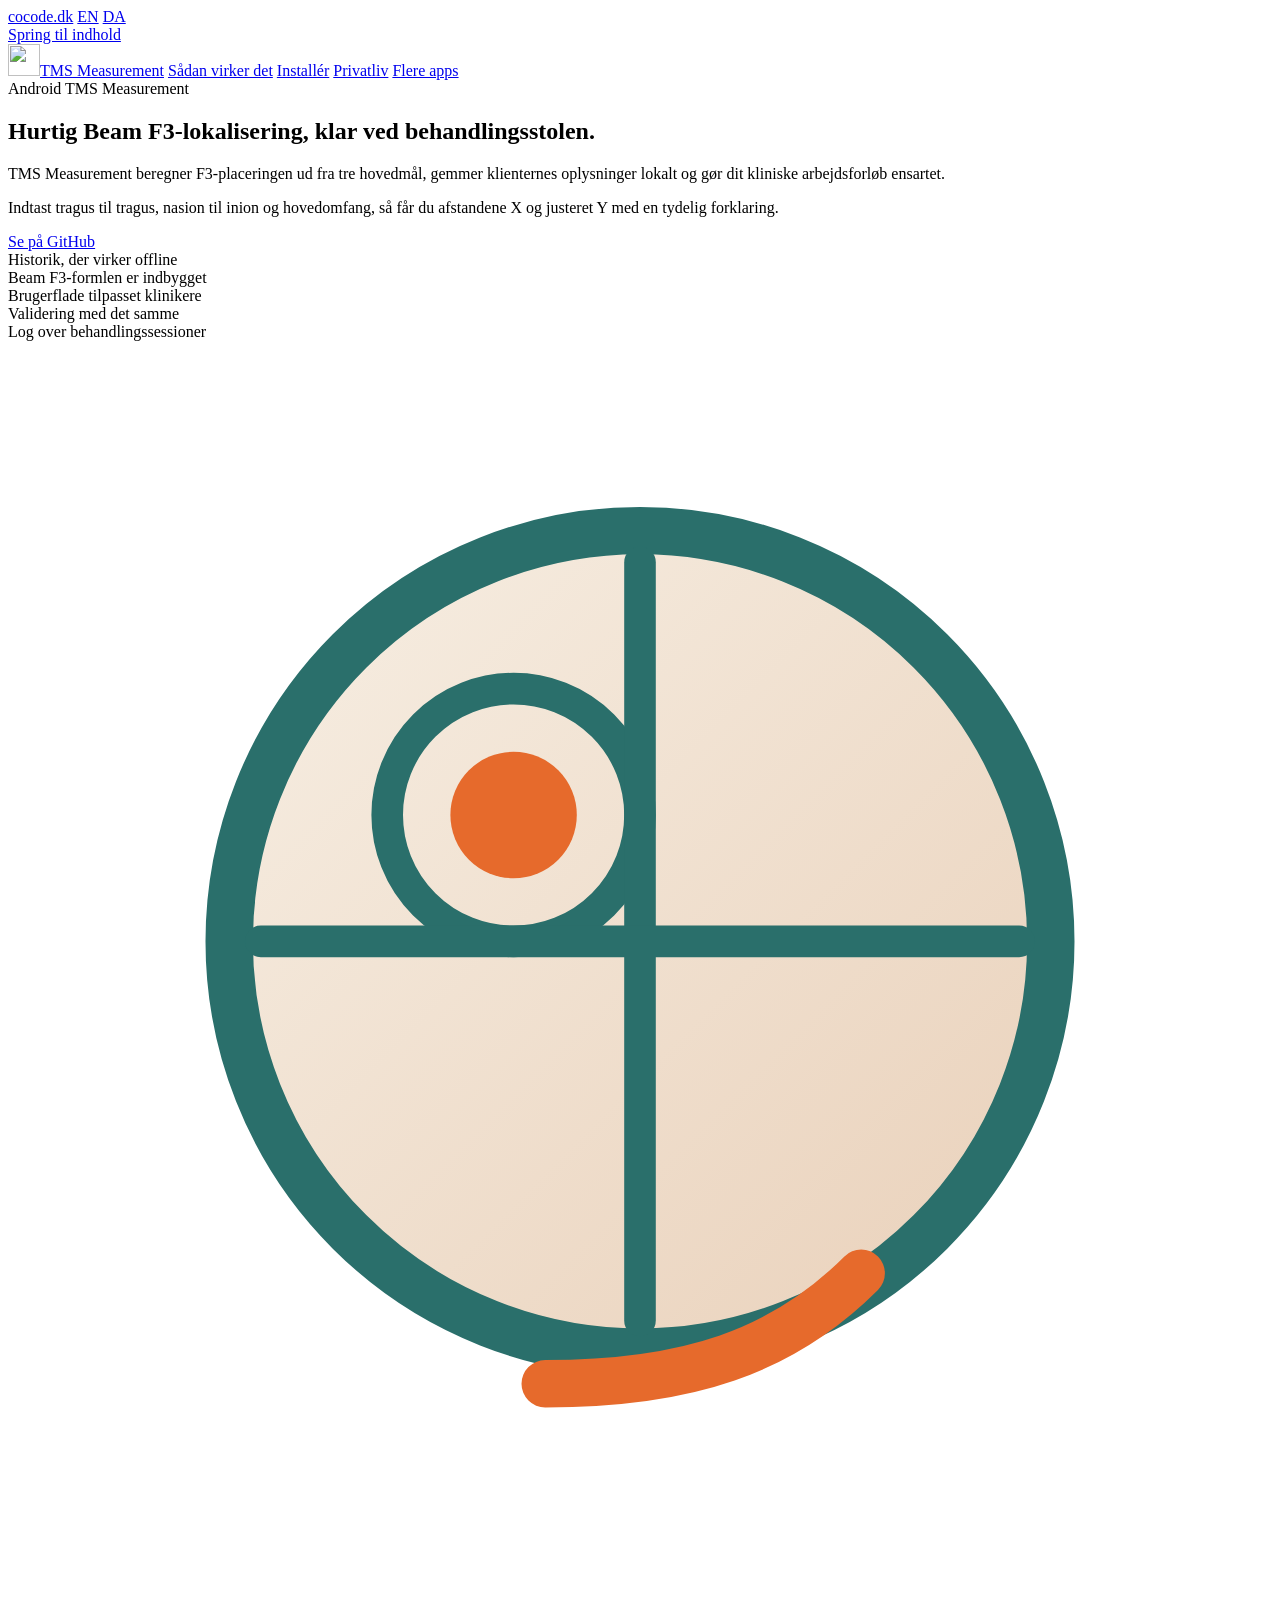
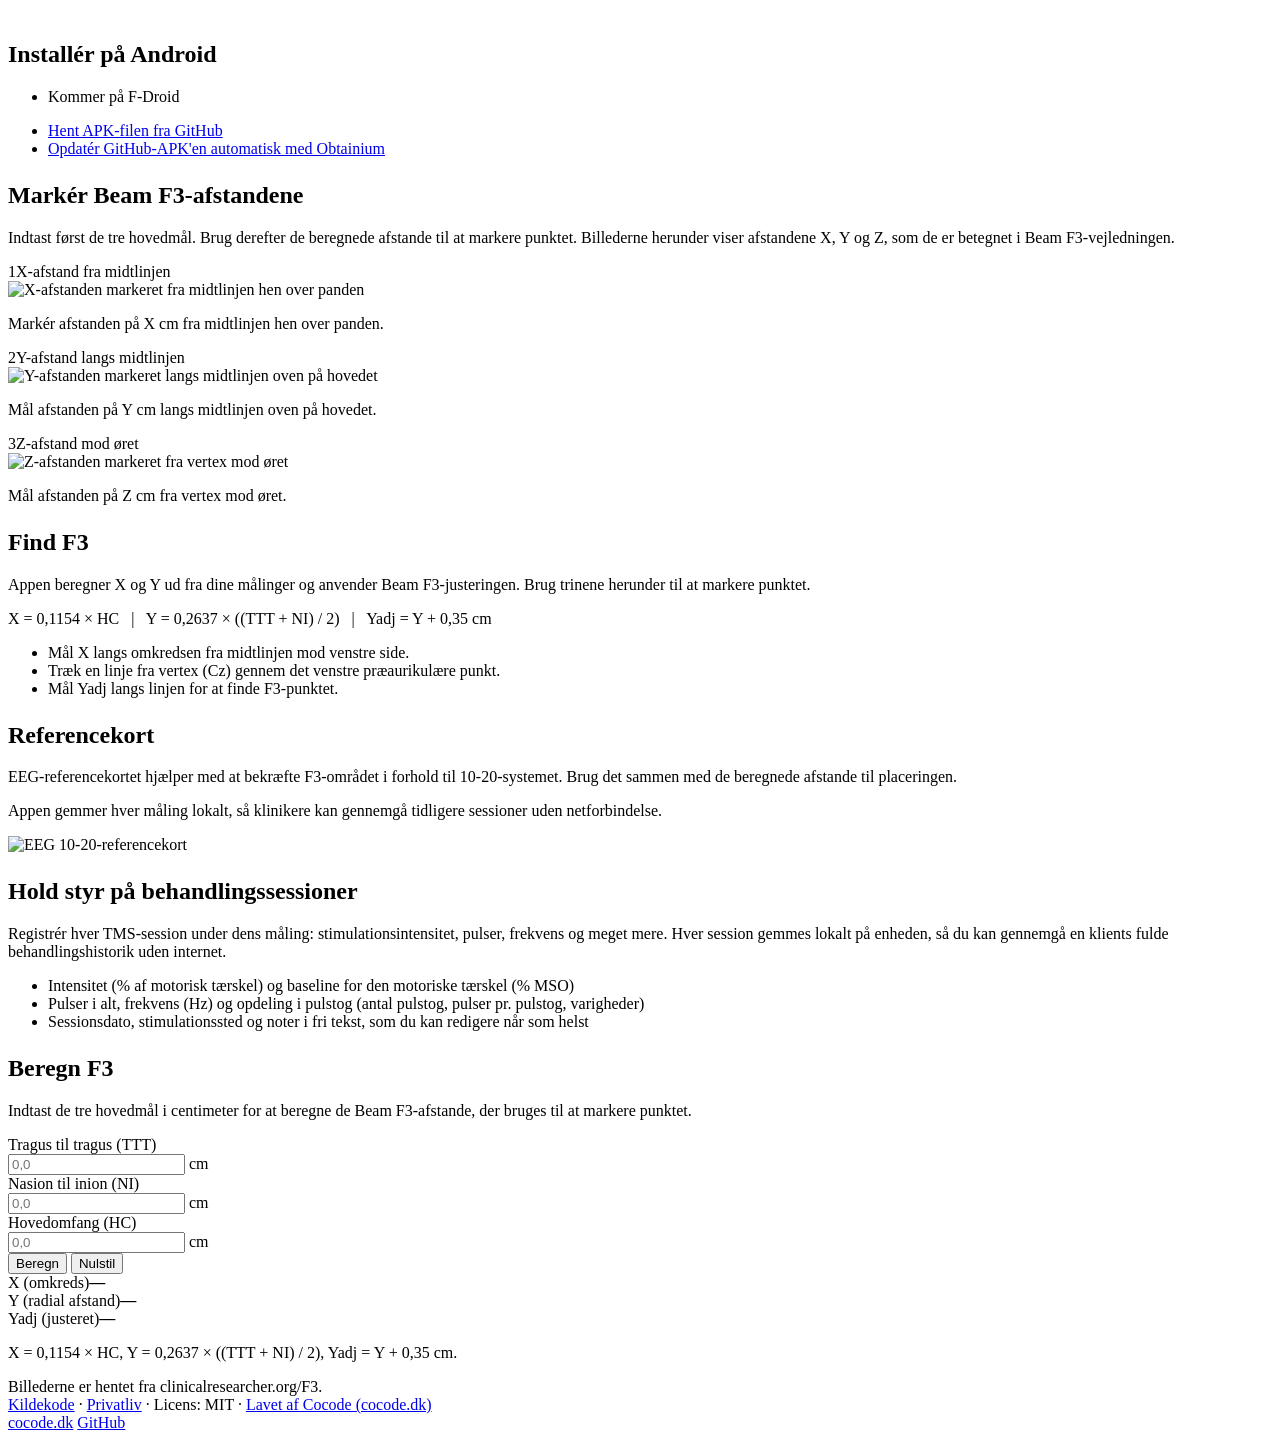
==== docs/da/index.html @ d340351c "feat: Danish app text, store listing and site (draft for review) Adds values-da for the app, the da-" ====
<!doctype html>
<html lang="da">
  <head>
    <meta charset="utf-8" />
    <meta name="viewport" content="width=device-width, initial-scale=1" />
    <title>TMS Measurement | Beam F3-beregner</title>
    <meta
      name="description"
      content="Gratis Android-app med åben kildekode til Beam F3-lokalisering ved transkraniel magnetisk stimulation (TMS). Beregn F3-afstande ud fra hovedmål uden internet. Privatlivet kommer først, og der indsamles ingen data."
    />
    <meta name="keywords" content="TMS, transkraniel magnetisk stimulation, Beam F3, F3-lokalisering, DLPFC, EEG 10-20, Android-app, hovedmål, klinisk værktøj, open source, offline" />
    <meta name="author" content="Babak Bandpey" />
    <meta name="robots" content="index, follow" />
    <link rel="canonical" href="https://tms.cocode.dk/da/" />
    <link rel="alternate" hreflang="en" href="https://tms.cocode.dk/?lang=en" />
    <link rel="alternate" hreflang="da" href="https://tms.cocode.dk/da/" />
    <link rel="alternate" hreflang="x-default" href="https://tms.cocode.dk/" />
    <meta property="og:title" content="TMS Measurement | Beam F3-beregner" />
    <meta property="og:description" content="Beregn Beam F3-afstande ud fra hovedmål, og find F3-punktet til TMS." />
    <meta property="og:type" content="website" />
    <meta property="og:url" content="https://tms.cocode.dk/da/" />
    <meta property="og:locale" content="da_DK" />
    <meta property="og:image" content="https://tms.cocode.dk/images/beamf3-eeg-map.jpg" />
    <meta property="og:image:width" content="612" />
    <meta property="og:image:height" content="340" />
    <meta property="og:image:alt" content="EEG 10-20-referencekort" />
    <meta name="twitter:card" content="summary_large_image" />
    <meta name="twitter:title" content="TMS Measurement | Beam F3-beregner" />
    <meta name="twitter:description" content="Beregn Beam F3-afstande ud fra hovedmål, og find F3-punktet til TMS." />
    <meta name="twitter:image" content="https://tms.cocode.dk/images/beamf3-eeg-map.jpg" />
    <meta name="twitter:image:alt" content="EEG 10-20-referencekort" />
    <link rel="icon" type="image/svg+xml" href="/favicon.svg" />
    <link rel="preconnect" href="https://fonts.googleapis.com" />
    <link rel="preconnect" href="https://fonts.gstatic.com" crossorigin />
    <link rel="stylesheet" href="https://fonts.googleapis.com/css2?family=Playfair+Display:wght@600;700&family=Sora:wght@400;600&display=swap" />
    <link rel="stylesheet" href="/css/home.css" />
    <link rel="stylesheet" href="https://brand.cocode.dk/v1.css" />
    <script type="module" src="https://brand.cocode.dk/v1.js"></script>
    <script type="application/ld+json">
      {
        "@context": "https://schema.org",
        "@type": "SoftwareApplication",
        "name": "TMS Measurement App",
        "operatingSystem": "Android",
        "applicationCategory": "HealthApplication",
        "description": "Android-app med åben kildekode til Beam F3-lokalisering ved transkraniel magnetisk stimulation (TMS). Beregn afstandene til F3-punktet ud fra tre hovedmål uden internet.",
        "url": "https://tms.cocode.dk/da/",
        "author": { "@type": "Person", "name": "Babak Bandpey", "url": "https://cocode.dk" },
        "offers": { "@type": "Offer", "price": "0", "priceCurrency": "USD" },
        "inLanguage": "da",
        "isAccessibleForFree": true
      }
    </script>
  </head>
  <body>
    <!-- The cocode.dk family frame. Its language switch is built from the hreflang links above;
         without JavaScript the links below show instead. -->
    <cocode-head project="TMS Measurement" accent="#e66a2c" on-accent="#ffffff">
      <a href="https://cocode.dk">cocode.dk</a>
      <a href="/?lang=en" hreflang="en">EN</a>
      <a href="/da/" hreflang="da">DA</a>
    </cocode-head>
    <header class="site-nav">
      <!-- cocode-apps:nav:start -->
<link rel="stylesheet" href="/css/cocode-nav.css">
<a class="skip" href="#main">Spring til indhold</a>
<nav class="cocode-nav" aria-label="TMS Measurement">
  <a class="brand" href="/da/" data-nav="home" aria-current="page"><img src="/img/icon.png" alt="" width="32" height="32">TMS Measurement</a>
  <a href="/da/#how" data-nav="how">Sådan virker det</a>
  <a href="/da/#install" data-nav="install">Installér</a>
  <a href="/da/privacy/" data-nav="privacy">Privatliv</a>
  <a href="https://cocode.dk/" data-nav="more">Flere apps</a>
</nav>
<!-- cocode-apps:nav:end -->
    </header>
    <main id="main" tabindex="-1" class="wrap">
      <section class="hero">
        <div>
          <div class="badge">
            <span>Android</span>
            <span>TMS Measurement</span>
          </div>
          <h1>Hurtig Beam F3-lokalisering, klar ved behandlingsstolen.</h1>
          <p>
            TMS Measurement beregner F3-placeringen ud fra tre hovedmål, gemmer klienternes
            oplysninger lokalt og gør dit kliniske arbejdsforløb ensartet.
          </p>
          <p>
            Indtast tragus til tragus, nasion til inion og hovedomfang, så får du afstandene
            X og justeret Y med en tydelig forklaring.
          </p>
          <a class="cta" href="https://github.com/cocodedk/tms-measurement-app">Se på GitHub</a>
          <div class="feature-grid">
            <div class="chip">Historik, der virker offline</div>
            <div class="chip">Beam F3-formlen er indbygget</div>
            <div class="chip">Brugerflade tilpasset klinikere</div>
            <div class="chip">Validering med det samme</div>
            <div class="chip">Log over behandlingssessioner</div>
          </div>
        </div>
        <div class="illustration">
          <svg class="hero-icon" viewBox="0 0 160 160" role="img" aria-label="Ikon for lokalisering på hovedet">
            <defs>
              <linearGradient id="face" x1="0" y1="0" x2="1" y2="1">
                <stop offset="0%" stop-color="#f7efe4" />
                <stop offset="100%" stop-color="#e9d0b9" />
              </linearGradient>
            </defs>
            <circle cx="80" cy="76" r="52" fill="url(#face)" stroke="#2a6f6b" stroke-width="6" />
            <circle cx="64" cy="60" r="8" fill="#e66a2c" />
            <circle cx="64" cy="60" r="16" fill="none" stroke="#2a6f6b" stroke-width="4" />
            <path d="M80 28 L80 124" stroke="#2a6f6b" stroke-width="4" stroke-linecap="round" />
            <path d="M32 76 L128 76" stroke="#2a6f6b" stroke-width="4" stroke-linecap="round" />
            <path d="M108 118c-10 10-22 14-40 14" stroke="#e66a2c" stroke-width="6" stroke-linecap="round" fill="none" />
          </svg>
        </div>
      </section>

      <section class="card" id="install" style="margin-top: 32px;">
        <h2 class="section-title">Installér på Android</h2>
        <!-- cocode-apps:install:start -->
<ul class="install" role="list">
  <li><p class="fdroid-soon">Kommer på F-Droid</p></li>
  <li><a href="https://github.com/cocodedk/tms-measurement-app/releases/latest/download/TMSMeasurement.apk">Hent APK-filen fra GitHub</a></li>
  <li><a href="https://apps.obtainium.imranr.dev/redirect?r=obtainium://add/https://github.com/cocodedk/tms-measurement-app">Opdatér GitHub-APK&#x27;en automatisk med Obtainium</a></li>
</ul>
<!-- cocode-apps:install:end -->
      </section>

      <section class="card" id="how" style="margin-top: 24px;">
        <h2 class="section-title">Markér Beam F3-afstandene</h2>
        <p>
          Indtast først de tre hovedmål. Brug derefter de beregnede afstande til at markere punktet.
          Billederne herunder viser afstandene X, Y og Z, som de er betegnet i Beam F3-vejledningen.
        </p>
        <div class="step-grid">
          <article class="step-card">
            <div class="step-label"><span class="step-number">1</span><span>X-afstand fra midtlinjen</span></div>
            <img src="/images/beamf3-step-1.jpg" alt="X-afstanden markeret fra midtlinjen hen over panden" />
            <p>Markér afstanden på X cm fra midtlinjen hen over panden.</p>
          </article>
          <article class="step-card">
            <div class="step-label"><span class="step-number">2</span><span>Y-afstand langs midtlinjen</span></div>
            <img src="/images/beamf3-step-2.jpg" alt="Y-afstanden markeret langs midtlinjen oven på hovedet" />
            <p>Mål afstanden på Y cm langs midtlinjen oven på hovedet.</p>
          </article>
          <article class="step-card">
            <div class="step-label"><span class="step-number">3</span><span>Z-afstand mod øret</span></div>
            <img src="/images/beamf3-step-3.jpg" alt="Z-afstanden markeret fra vertex mod øret" />
            <p>Mål afstanden på Z cm fra vertex mod øret.</p>
          </article>
        </div>
      </section>

      <section class="card" style="margin-top: 24px;">
        <h2 class="section-title">Find F3</h2>
        <p>
          Appen beregner X og Y ud fra dine målinger og anvender Beam F3-justeringen.
          Brug trinene herunder til at markere punktet.
        </p>
        <div class="formula">X = 0,1154 × HC &nbsp;&nbsp;|&nbsp;&nbsp; Y = 0,2637 × ((TTT + NI) / 2) &nbsp;&nbsp;|&nbsp;&nbsp; Yadj = Y + 0,35 cm</div>
        <ul class="instruction-list">
          <li>Mål X langs omkredsen fra midtlinjen mod venstre side.</li>
          <li>Træk en linje fra vertex (Cz) gennem det venstre præaurikulære punkt.</li>
          <li>Mål Yadj langs linjen for at finde F3-punktet.</li>
        </ul>
      </section>

      <section class="card" style="margin-top: 24px;">
        <h2 class="section-title">Referencekort</h2>
        <div class="map-card">
          <div>
            <p>
              EEG-referencekortet hjælper med at bekræfte F3-området i forhold til 10-20-systemet.
              Brug det sammen med de beregnede afstande til placeringen.
            </p>
            <p>
              Appen gemmer hver måling lokalt, så klinikere kan gennemgå tidligere sessioner
              uden netforbindelse.
            </p>
          </div>
          <img src="/images/beamf3-eeg-map.jpg" alt="EEG 10-20-referencekort" />
        </div>
      </section>

      <section class="card" style="margin-top: 24px;">
        <h2 class="section-title">Hold styr på behandlingssessioner</h2>
        <p>Registrér hver TMS-session under dens måling: stimulationsintensitet, pulser, frekvens og meget mere. Hver session gemmes lokalt på enheden, så du kan gennemgå en klients fulde behandlingshistorik uden internet.</p>
        <ul class="instruction-list">
          <li>Intensitet (% af motorisk tærskel) og baseline for den motoriske tærskel (% MSO)</li>
          <li>Pulser i alt, frekvens (Hz) og opdeling i pulstog (antal pulstog, pulser pr. pulstog, varigheder)</li>
          <li>Sessionsdato, stimulationssted og noter i fri tekst, som du kan redigere når som helst</li>
        </ul>
      </section>

      <section class="card" style="margin-top: 24px;">
        <h2 class="section-title">Beregn F3</h2>
        <p>
          Indtast de tre hovedmål i centimeter for at beregne de Beam F3-afstande, der bruges til
          at markere punktet.
        </p>
        <form class="calc-grid" id="beamf3-form">
          <label class="calc-field">
            <span>Tragus til tragus (TTT)</span>
            <div class="calc-input">
              <input type="number" name="ttt" min="0" step="0.1" inputmode="decimal" placeholder="0,0" required />
              <span>cm</span>
            </div>
          </label>
          <label class="calc-field">
            <span>Nasion til inion (NI)</span>
            <div class="calc-input">
              <input type="number" name="ni" min="0" step="0.1" inputmode="decimal" placeholder="0,0" required />
              <span>cm</span>
            </div>
          </label>
          <label class="calc-field">
            <span>Hovedomfang (HC)</span>
            <div class="calc-input">
              <input type="number" name="hc" min="0" step="0.1" inputmode="decimal" placeholder="0,0" required />
              <span>cm</span>
            </div>
          </label>
          <div class="calc-actions">
            <button class="cta calc-button" type="submit">Beregn</button>
            <button class="cta calc-button calc-reset" type="reset">Nulstil</button>
          </div>
        </form>
        <div class="calc-results" aria-live="polite">
          <div class="calc-result"><span>X (omkreds)</span><strong id="calc-x">—</strong></div>
          <div class="calc-result"><span>Y (radial afstand)</span><strong id="calc-y">—</strong></div>
          <div class="calc-result"><span>Yadj (justeret)</span><strong id="calc-yadj">—</strong></div>
        </div>
        <p class="calc-note">X = 0,1154 × HC, Y = 0,2637 × ((TTT + NI) / 2), Yadj = Y + 0,35 cm.</p>
      </section>

      <div class="footer">Billederne er hentet fra clinicalresearcher.org/F3.</div>
    </main>

    <div class="site-footer">
      <!-- cocode-apps:footer:start -->
<footer class="cocode-footer">
  <a href="https://github.com/cocodedk/tms-measurement-app">Kildekode</a> ·
  <a href="/da/privacy/">Privatliv</a> ·
  Licens: MIT ·
  <a href="https://cocode.dk/">Lavet af Cocode (cocode.dk)</a>
</footer>
<!-- cocode-apps:footer:end -->
    </div>

    <cocode-foot repo="cocodedk/tms-measurement-app">
      <a href="https://cocode.dk">cocode.dk</a>
      <a href="https://github.com/cocodedk/tms-measurement-app">GitHub</a>
    </cocode-foot>
    <script src="/da/calc.js"></script>
  </body>
</html>
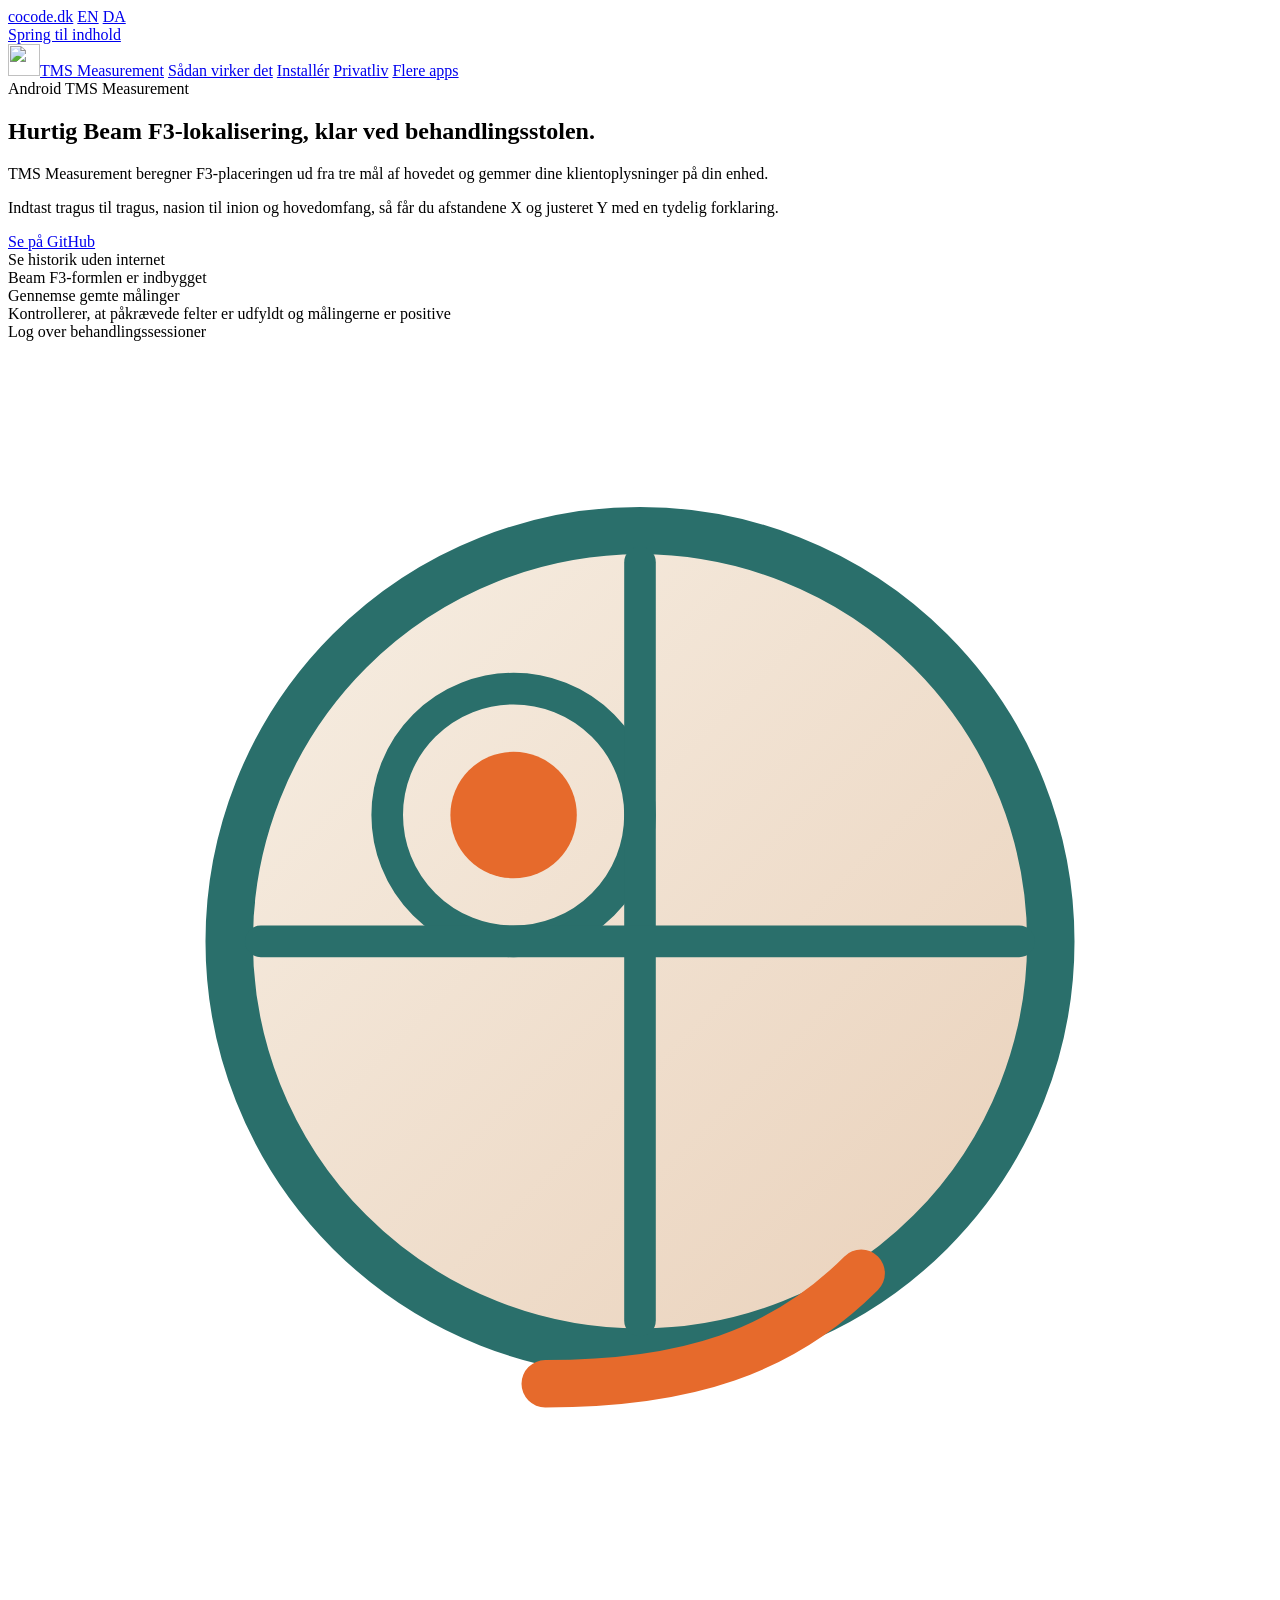
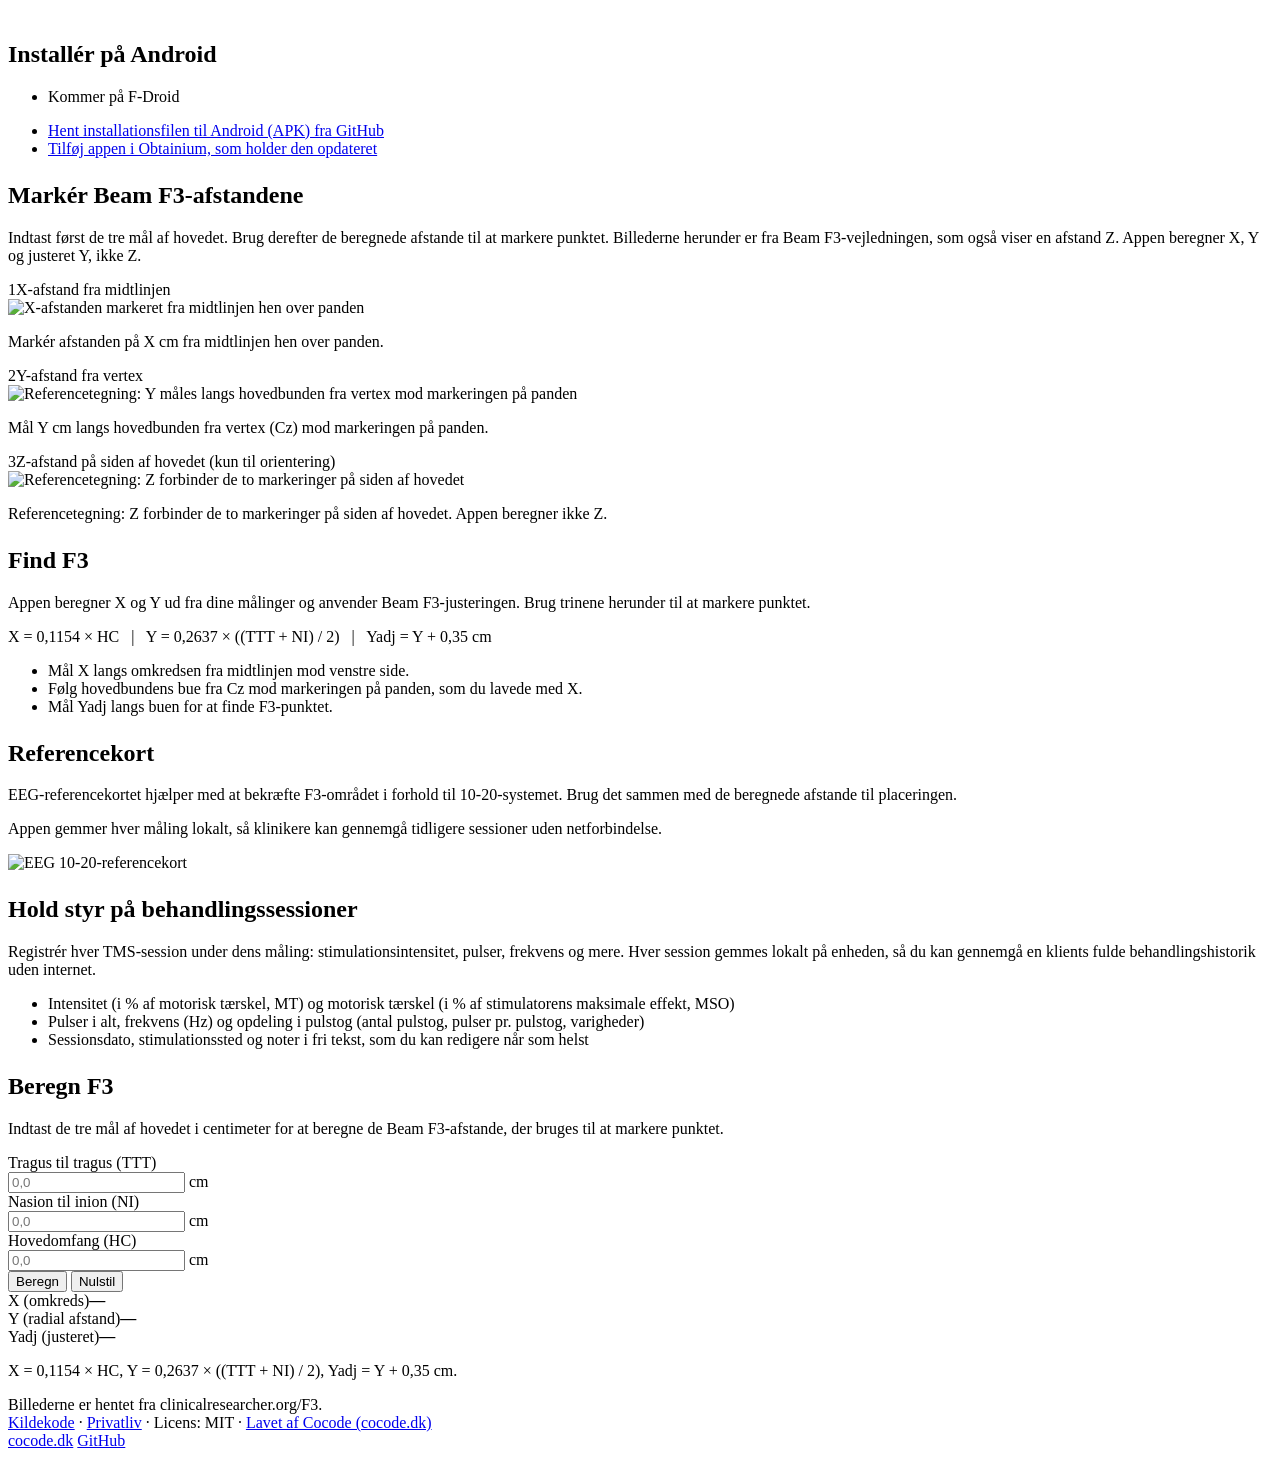
==== commit bb276412: "fix: text audit corrections across the site, README, privacy policy and docs Privacy policy (privacy" ====
--- a/docs/da/index.html
+++ b/docs/da/index.html
@@ -6,9 +6,9 @@
     <title>TMS Measurement | Beam F3-beregner</title>
     <meta
       name="description"
-      content="Gratis Android-app med åben kildekode til Beam F3-lokalisering ved transkraniel magnetisk stimulation (TMS). Beregn F3-afstande ud fra hovedmål uden internet. Privatlivet kommer først, og der indsamles ingen data."
+      content="Gratis Android-app med åben kildekode til Beam F3-lokalisering ved transkraniel magnetisk stimulation (TMS). Beregn F3-afstande ud fra mål af hovedet uden internet. Appen gemmer dine oplysninger på din enhed."
     />
-    <meta name="keywords" content="TMS, transkraniel magnetisk stimulation, Beam F3, F3-lokalisering, DLPFC, EEG 10-20, Android-app, hovedmål, klinisk værktøj, open source, offline" />
+    <meta name="keywords" content="TMS, transkraniel magnetisk stimulation, Beam F3, F3-lokalisering, DLPFC, EEG 10-20, Android-app, mål af hovedet, klinisk værktøj, open source, offline" />
     <meta name="author" content="Babak Bandpey" />
     <meta name="robots" content="index, follow" />
     <link rel="canonical" href="https://tms.cocode.dk/da/" />
@@ -16,7 +16,7 @@
     <link rel="alternate" hreflang="da" href="https://tms.cocode.dk/da/" />
     <link rel="alternate" hreflang="x-default" href="https://tms.cocode.dk/" />
     <meta property="og:title" content="TMS Measurement | Beam F3-beregner" />
-    <meta property="og:description" content="Beregn Beam F3-afstande ud fra hovedmål, og find F3-punktet til TMS." />
+    <meta property="og:description" content="Beregn Beam F3-afstande ud fra mål af hovedet, og find F3-punktet til TMS." />
     <meta property="og:type" content="website" />
     <meta property="og:url" content="https://tms.cocode.dk/da/" />
     <meta property="og:locale" content="da_DK" />
@@ -26,7 +26,7 @@
     <meta property="og:image:alt" content="EEG 10-20-referencekort" />
     <meta name="twitter:card" content="summary_large_image" />
     <meta name="twitter:title" content="TMS Measurement | Beam F3-beregner" />
-    <meta name="twitter:description" content="Beregn Beam F3-afstande ud fra hovedmål, og find F3-punktet til TMS." />
+    <meta name="twitter:description" content="Beregn Beam F3-afstande ud fra mål af hovedet, og find F3-punktet til TMS." />
     <meta name="twitter:image" content="https://tms.cocode.dk/images/beamf3-eeg-map.jpg" />
     <meta name="twitter:image:alt" content="EEG 10-20-referencekort" />
     <link rel="icon" type="image/svg+xml" href="/favicon.svg" />
@@ -43,7 +43,7 @@
         "name": "TMS Measurement App",
         "operatingSystem": "Android",
         "applicationCategory": "HealthApplication",
-        "description": "Android-app med åben kildekode til Beam F3-lokalisering ved transkraniel magnetisk stimulation (TMS). Beregn afstandene til F3-punktet ud fra tre hovedmål uden internet.",
+        "description": "Android-app med åben kildekode til Beam F3-lokalisering ved transkraniel magnetisk stimulation (TMS). Beregn afstandene til F3-punktet ud fra tre mål af hovedet uden internet.",
         "url": "https://tms.cocode.dk/da/",
         "author": { "@type": "Person", "name": "Babak Bandpey", "url": "https://cocode.dk" },
         "offers": { "@type": "Offer", "price": "0", "priceCurrency": "USD" },
@@ -82,8 +82,8 @@
           </div>
           <h1>Hurtig Beam F3-lokalisering, klar ved behandlingsstolen.</h1>
           <p>
-            TMS Measurement beregner F3-placeringen ud fra tre hovedmål, gemmer klienternes
-            oplysninger lokalt og gør dit kliniske arbejdsforløb ensartet.
+            TMS Measurement beregner F3-placeringen ud fra tre mål af hovedet og gemmer dine
+            klientoplysninger på din enhed.
           </p>
           <p>
             Indtast tragus til tragus, nasion til inion og hovedomfang, så får du afstandene
@@ -91,10 +91,10 @@
           </p>
           <a class="cta" href="https://github.com/cocodedk/tms-measurement-app">Se på GitHub</a>
           <div class="feature-grid">
-            <div class="chip">Historik, der virker offline</div>
+            <div class="chip">Se historik uden internet</div>
             <div class="chip">Beam F3-formlen er indbygget</div>
-            <div class="chip">Brugerflade tilpasset klinikere</div>
-            <div class="chip">Validering med det samme</div>
+            <div class="chip">Gennemse gemte målinger</div>
+            <div class="chip">Kontrollerer, at påkrævede felter er udfyldt og målingerne er positive</div>
             <div class="chip">Log over behandlingssessioner</div>
           </div>
         </div>
@@ -121,8 +121,8 @@
         <!-- cocode-apps:install:start -->
 <ul class="install" role="list">
   <li><p class="fdroid-soon">Kommer på F-Droid</p></li>
-  <li><a href="https://github.com/cocodedk/tms-measurement-app/releases/latest/download/TMSMeasurement.apk">Hent APK-filen fra GitHub</a></li>
-  <li><a href="https://apps.obtainium.imranr.dev/redirect?r=obtainium://add/https://github.com/cocodedk/tms-measurement-app">Opdatér GitHub-APK&#x27;en automatisk med Obtainium</a></li>
+  <li><a href="https://github.com/cocodedk/tms-measurement-app/releases/latest/download/TMSMeasurement.apk">Hent installationsfilen til Android (APK) fra GitHub</a></li>
+  <li><a href="https://apps.obtainium.imranr.dev/redirect?r=obtainium://add/https://github.com/cocodedk/tms-measurement-app">Tilføj appen i Obtainium, som holder den opdateret</a></li>
 </ul>
 <!-- cocode-apps:install:end -->
       </section>
@@ -130,8 +130,9 @@
       <section class="card" id="how" style="margin-top: 24px;">
         <h2 class="section-title">Markér Beam F3-afstandene</h2>
         <p>
-          Indtast først de tre hovedmål. Brug derefter de beregnede afstande til at markere punktet.
-          Billederne herunder viser afstandene X, Y og Z, som de er betegnet i Beam F3-vejledningen.
+          Indtast først de tre mål af hovedet. Brug derefter de beregnede afstande til at markere punktet.
+          Billederne herunder er fra Beam F3-vejledningen, som også viser en afstand Z.
+          Appen beregner X, Y og justeret Y, ikke Z.
         </p>
         <div class="step-grid">
           <article class="step-card">
@@ -140,14 +141,14 @@
             <p>Markér afstanden på X cm fra midtlinjen hen over panden.</p>
           </article>
           <article class="step-card">
-            <div class="step-label"><span class="step-number">2</span><span>Y-afstand langs midtlinjen</span></div>
-            <img src="/images/beamf3-step-2.jpg" alt="Y-afstanden markeret langs midtlinjen oven på hovedet" />
-            <p>Mål afstanden på Y cm langs midtlinjen oven på hovedet.</p>
+            <div class="step-label"><span class="step-number">2</span><span>Y-afstand fra vertex</span></div>
+            <img src="/images/beamf3-step-2.jpg" alt="Referencetegning: Y måles langs hovedbunden fra vertex mod markeringen på panden" />
+            <p>Mål Y cm langs hovedbunden fra vertex (Cz) mod markeringen på panden.</p>
           </article>
           <article class="step-card">
-            <div class="step-label"><span class="step-number">3</span><span>Z-afstand mod øret</span></div>
-            <img src="/images/beamf3-step-3.jpg" alt="Z-afstanden markeret fra vertex mod øret" />
-            <p>Mål afstanden på Z cm fra vertex mod øret.</p>
+            <div class="step-label"><span class="step-number">3</span><span>Z-afstand på siden af hovedet (kun til orientering)</span></div>
+            <img src="/images/beamf3-step-3.jpg" alt="Referencetegning: Z forbinder de to markeringer på siden af hovedet" />
+            <p>Referencetegning: Z forbinder de to markeringer på siden af hovedet. Appen beregner ikke Z.</p>
           </article>
         </div>
       </section>
@@ -161,8 +162,8 @@
         <div class="formula">X = 0,1154 × HC &nbsp;&nbsp;|&nbsp;&nbsp; Y = 0,2637 × ((TTT + NI) / 2) &nbsp;&nbsp;|&nbsp;&nbsp; Yadj = Y + 0,35 cm</div>
         <ul class="instruction-list">
           <li>Mål X langs omkredsen fra midtlinjen mod venstre side.</li>
-          <li>Træk en linje fra vertex (Cz) gennem det venstre præaurikulære punkt.</li>
-          <li>Mål Yadj langs linjen for at finde F3-punktet.</li>
+          <li>Følg hovedbundens bue fra Cz mod markeringen på panden, som du lavede med X.</li>
+          <li>Mål Yadj langs buen for at finde F3-punktet.</li>
         </ul>
       </section>
 
@@ -185,9 +186,9 @@
 
       <section class="card" style="margin-top: 24px;">
         <h2 class="section-title">Hold styr på behandlingssessioner</h2>
-        <p>Registrér hver TMS-session under dens måling: stimulationsintensitet, pulser, frekvens og meget mere. Hver session gemmes lokalt på enheden, så du kan gennemgå en klients fulde behandlingshistorik uden internet.</p>
+        <p>Registrér hver TMS-session under dens måling: stimulationsintensitet, pulser, frekvens og mere. Hver session gemmes lokalt på enheden, så du kan gennemgå en klients fulde behandlingshistorik uden internet.</p>
         <ul class="instruction-list">
-          <li>Intensitet (% af motorisk tærskel) og baseline for den motoriske tærskel (% MSO)</li>
+          <li>Intensitet (i % af motorisk tærskel, MT) og motorisk tærskel (i % af stimulatorens maksimale effekt, MSO)</li>
           <li>Pulser i alt, frekvens (Hz) og opdeling i pulstog (antal pulstog, pulser pr. pulstog, varigheder)</li>
           <li>Sessionsdato, stimulationssted og noter i fri tekst, som du kan redigere når som helst</li>
         </ul>
@@ -196,7 +197,7 @@
       <section class="card" style="margin-top: 24px;">
         <h2 class="section-title">Beregn F3</h2>
         <p>
-          Indtast de tre hovedmål i centimeter for at beregne de Beam F3-afstande, der bruges til
+          Indtast de tre mål af hovedet i centimeter for at beregne de Beam F3-afstande, der bruges til
           at markere punktet.
         </p>
         <form class="calc-grid" id="beamf3-form">
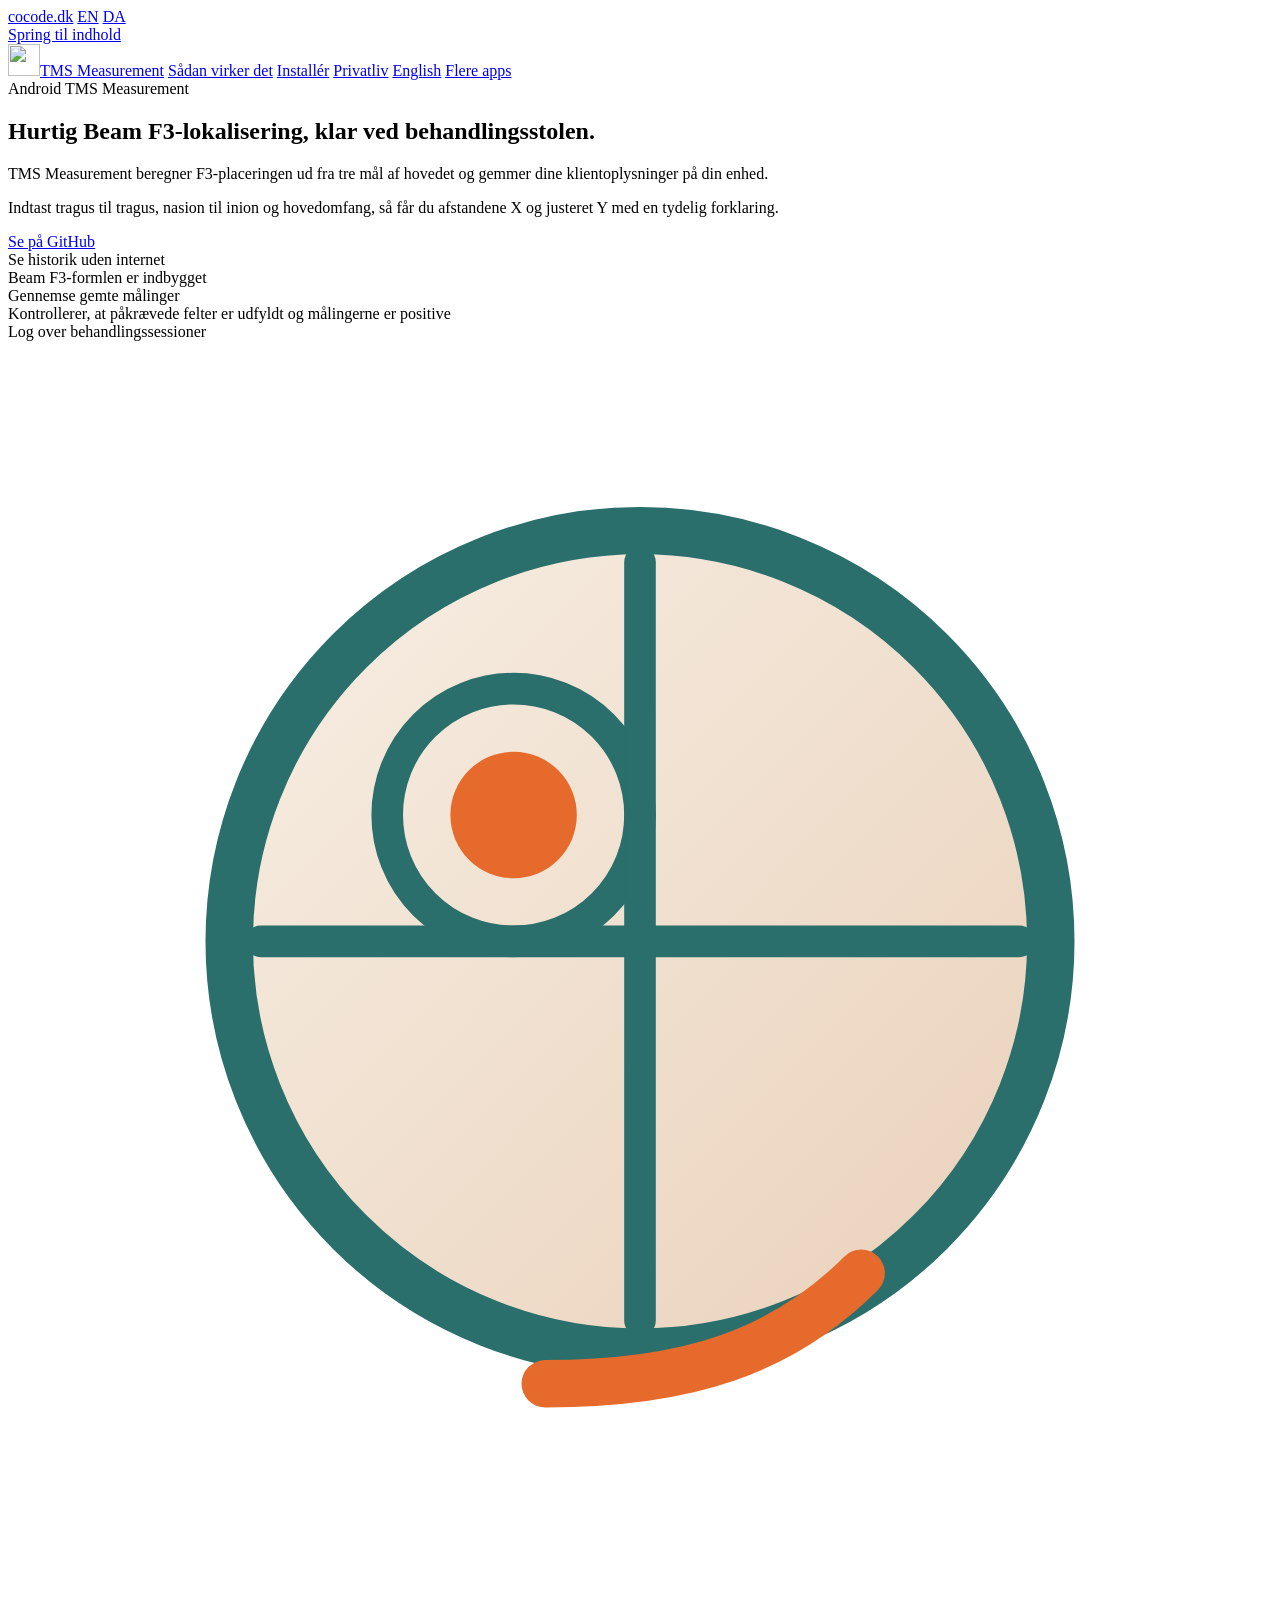
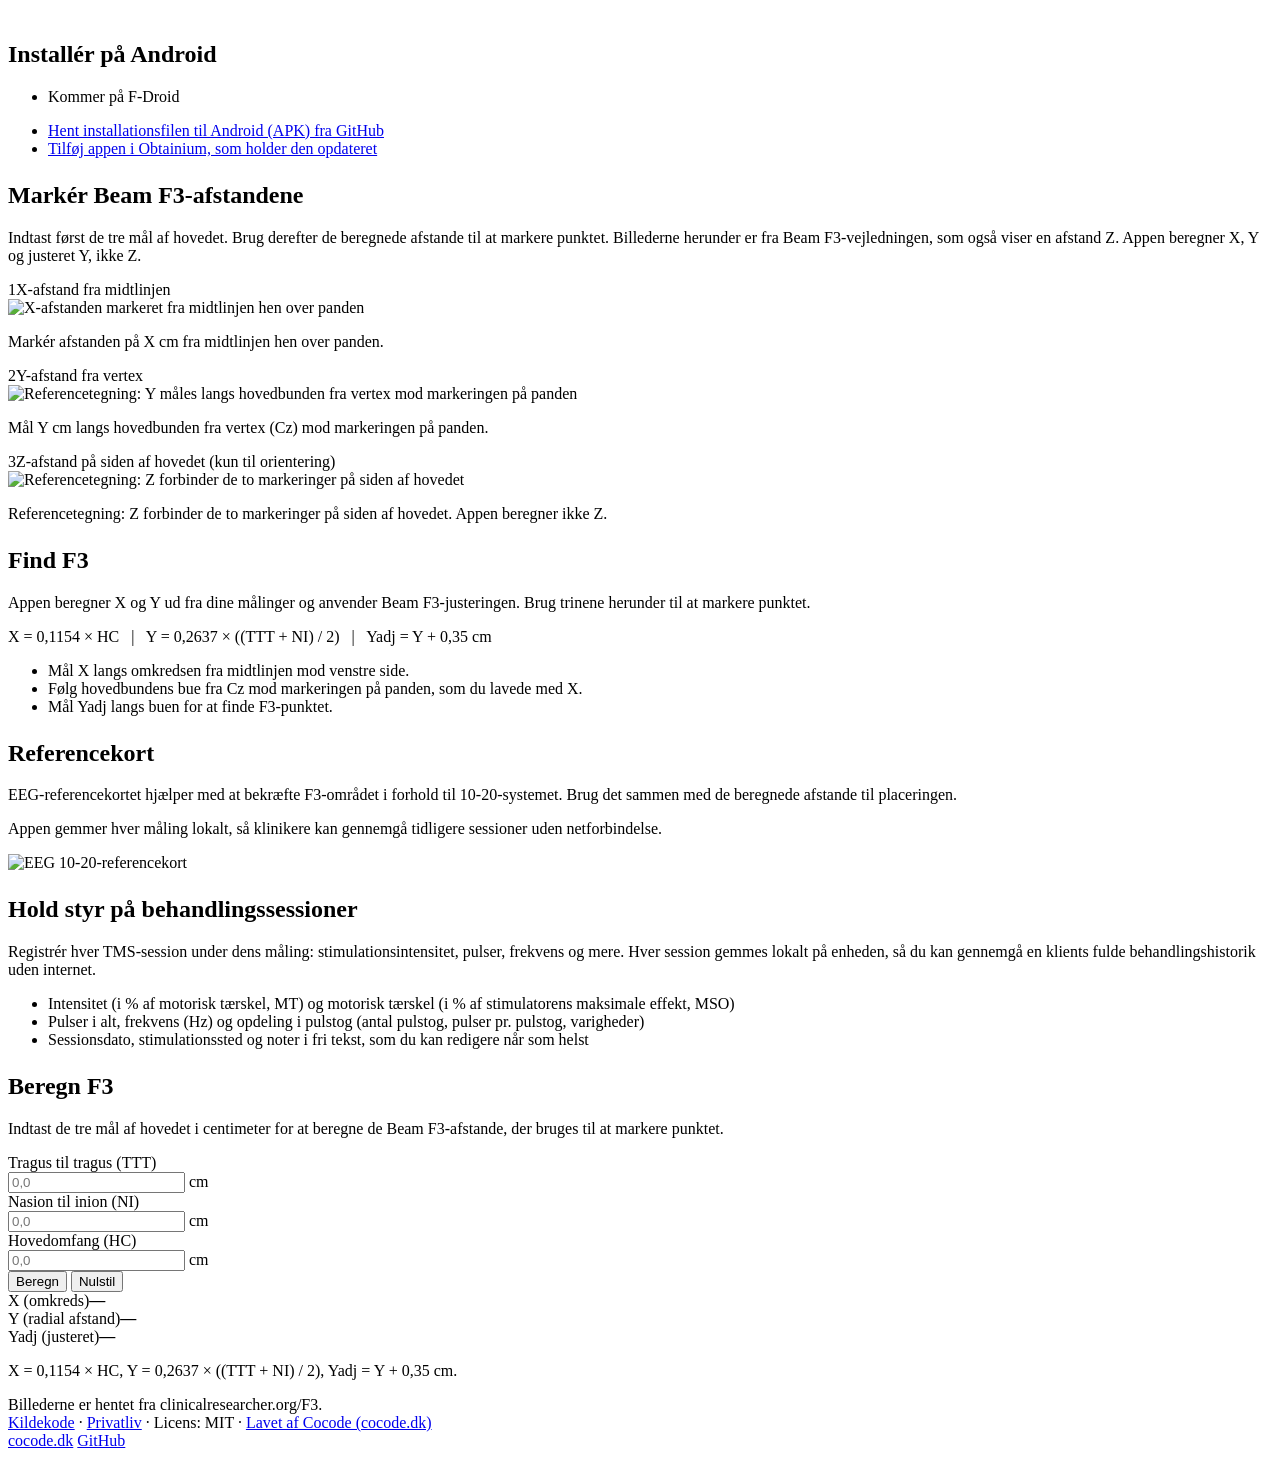
==== commit d794a47b: "feat: the navigation links the English and Danish pages to each other Rendered with cocode-apps (app" ====
--- a/docs/da/index.html
+++ b/docs/da/index.html
@@ -69,6 +69,7 @@
   <a href="/da/#how" data-nav="how">Sådan virker det</a>
   <a href="/da/#install" data-nav="install">Installér</a>
   <a href="/da/privacy/" data-nav="privacy">Privatliv</a>
+  <a href="/" hreflang="en" lang="en" data-nav="lang">English</a>
   <a href="https://cocode.dk/" data-nav="more">Flere apps</a>
 </nav>
 <!-- cocode-apps:nav:end -->
